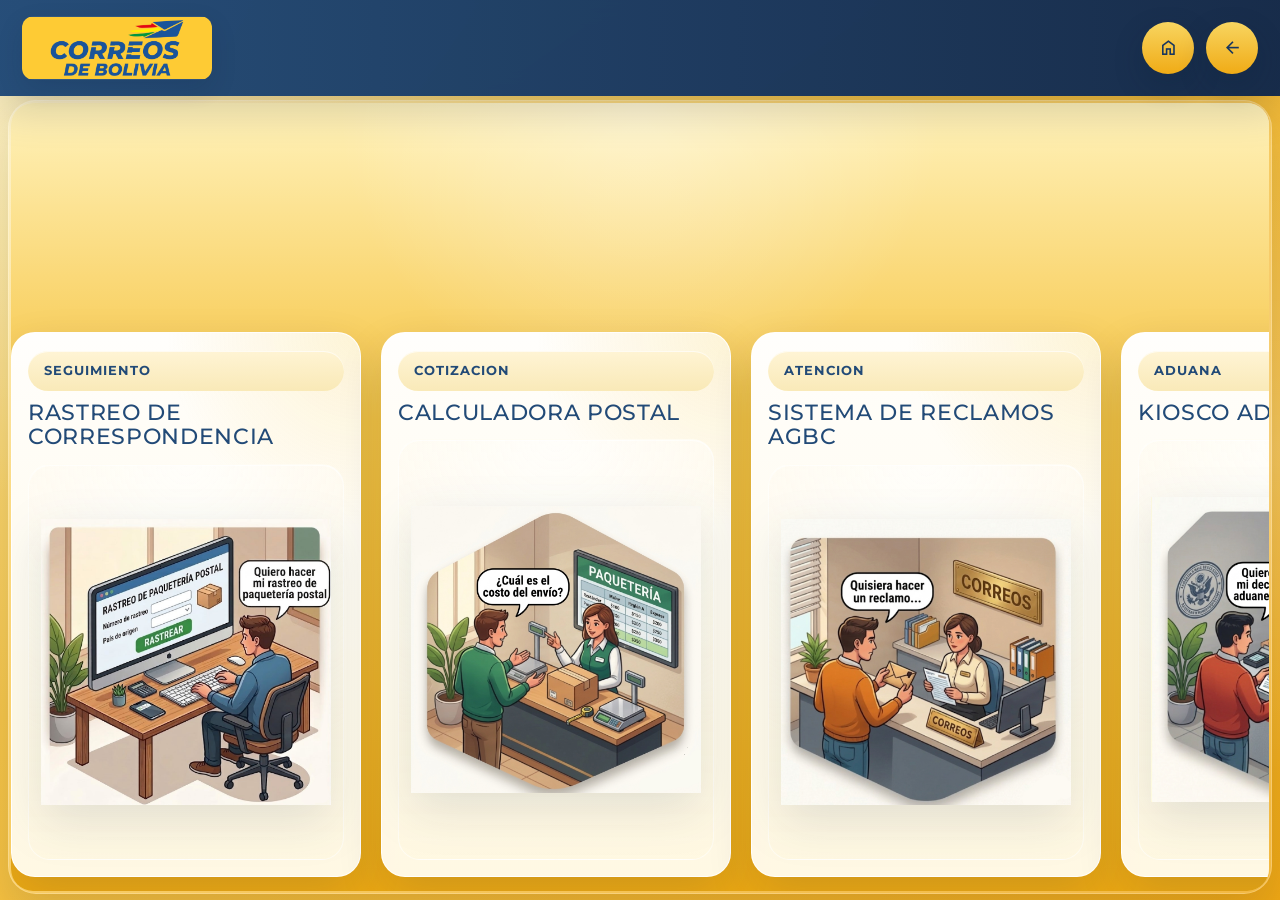
==== index.html @ f6762843 "¨Cambios¨" ====
<!DOCTYPE html>
<html lang="es">

<head>
  <meta charset="UTF-8">
  <meta http-equiv="X-UA-Compatible" content="IE=edge">
  <meta name="viewport" content="width=device-width, initial-scale=1.0">
  <title>KIOSCO AGBC</title>
  <link href="https://fonts.googleapis.com/css2?family=Montserrat:wght@400;500;600;700&display=swap" rel="stylesheet">
  <link href="https://cdn.jsdelivr.net/npm/bootstrap@5.1.3/dist/css/bootstrap.min.css" rel="stylesheet"
    integrity="sha384-1BmE4kWBq78iYhFldvKuhfTAU6auU8T94WrHftjDbrCEXSU1oBoqyl2QvZ6jIW3" crossorigin="anonymous">
  <link rel="stylesheet"
    href="https://fonts.googleapis.com/css2?family=Material+Symbols+Outlined:opsz,wght,FILL,GRAD@24,700,0,0" />
  <link rel="stylesheet" href="style.css">
  <script src="index.js" defer></script>
</head>

<body>
  <header class="page-header">
    <div class="header-brand">
      <img src="correos2.png" alt="Correos de Bolivia" class="brand-logo">
    </div>

    <div class="header-center-title">
      <h1 id="dynamicHeaderTitle"></h1>
    </div>

    <nav class="header-actions">
      <button type="button" class="header-button" id="homeButton" title="Inicio">
        <span class="material-symbols-outlined">home</span>
      </button>
      <button type="button" class="header-button" id="backButton" title="Volver">
        <span class="material-symbols-outlined">arrow_back</span>
      </button>
    </nav>
  </header>

  <main class="main-content">
    <section class="iframe-shell" id="iframeShell">
      <div class="frame-stage" id="frameStage">
        <div class="frame-overlay" id="frameOverlay">
          <strong class="overlay-title" id="overlayTitle">Panel principal</strong>
        </div>
        <div class="service-error-state" id="serviceErrorState" aria-live="polite" hidden>
          <div class="service-error-copy">
            <span id="serviceErrorTitle">Servicio no disponible</span>
            <strong id="serviceErrorMessage">No fue posible cargar este enlace dentro del kiosco.</strong>
            <p id="serviceErrorDetails" class="service-error-details">
              Verifica la conectividad del servidor externo y su compatibilidad con carga embebida.
            </p>
          </div>
          <div class="service-error-actions">
            <button type="button" class="service-error-button" id="serviceRetryButton">Reintentar</button>
            <button type="button" class="service-error-button service-error-button--secondary" id="serviceHomeButton">
              Volver al inicio
            </button>
          </div>
          <div class="loop-wrapper" aria-hidden="true">
            <div class="mountain"></div>
            <div class="hill"></div>
            <div class="tree"></div>
            <div class="tree"></div>
            <div class="tree"></div>
            <div class="rock"></div>
            <div class="truck"></div>
            <div class="wheels"></div>
          </div>
        </div>
        <iframe id="serviceFrame" name="iframe_nacionales" src="index2.html" title="Panel de servicios AGBC"></iframe>
      </div>
    </section>
  </main>

  <div class="external-service-overlay" id="externalServiceOverlay" hidden>
    <div class="external-service-overlay__backdrop"></div>
    <section class="external-service-overlay__panel" role="dialog" aria-modal="true" aria-labelledby="externalServiceTitle">
      <span class="external-service-overlay__eyebrow">Servicio externo</span>
      <h2 id="externalServiceTitle">TrackingBO</h2>
      <p id="externalServiceMessage">
        TrackingBO no permite abrirse dentro del kiosco. Puedes abrirlo en esta misma pestaña para continuar.
      </p>
      <div class="external-service-overlay__actions">
        <button type="button" class="external-service-overlay__button" id="externalServiceConfirm">Abrir aqui</button>
        <button type="button" class="external-service-overlay__button external-service-overlay__button--secondary" id="externalServiceCancel">
          Cancelar
        </button>
      </div>
    </section>
  </div>
</body>

</html>
---- style.css ----
@import url('https://fonts.googleapis.com/css2?family=Montserrat:wght@400;500;600;700;800&display=swap');

:root {
  --brand-dark: #13294b;
  --brand-blue: #224a77;
  --brand-blue-deep: #18365f;
  --brand-yellow: #f6c22f;
  --brand-gold: #f0a513;
  --brand-cream: #fff6d3;
  --brand-white: #ffffff;
  --surface-glass: rgba(255, 255, 255, 0.2);
  --shadow-soft: 0 18px 45px rgba(13, 37, 67, 0.14);
  --shadow-strong: 0 26px 60px rgba(10, 30, 54, 0.2);
  --text-dark: #163257;
  --text-muted: #52647f;
  --radius-xl: 32px;
  --radius-lg: 24px;
  --radius-md: 18px;
  --ease-out: cubic-bezier(0.22, 1, 0.36, 1);
}

* {
  box-sizing: border-box;
}

html,
body {
  margin: 0;
  padding: 0;
  width: 100%;
  height: 100%;
  min-height: 100%;
  font-family: "Montserrat", "Segoe UI", Tahoma, Geneva, Verdana, sans-serif;
  color: var(--text-dark);
  background:
    radial-gradient(circle at top left, rgba(255, 255, 255, 0.44), transparent 32%),
    radial-gradient(circle at right center, rgba(255, 255, 255, 0.22), transparent 24%),
    linear-gradient(145deg, #ffefad 0%, #f7c548 40%, #f0a713 100%);
}

body {
  display: grid;
  grid-template-rows: auto 1fr;
  overflow-x: hidden;
  overflow-y: hidden;
}

.page-header {
  position: sticky;
  top: 0;
  z-index: 30;
  width: 100%;
  padding: 16px 22px;
  display: flex;
  align-items: center;
  
  background: linear-gradient(90deg, rgba(34, 74, 119, 0.98) 0%, rgba(19, 41, 75, 0.98) 100%);
  box-shadow: 0 14px 40px rgba(0, 0, 0, 0.16);
  backdrop-filter: blur(10px);
}

/* Si usas h1 o un div para el título, asegúrate de que tenga este ID o clase */
/* Contenedor del título dinámico */
.header-center-title {
  position: absolute;
  left: 50%;
  top: 50%;
  transform: translate(-50%, -50%); /* Centrado matemático perfecto */
  text-align: center;
  width: auto;
  z-index: 10; /* Asegura que esté por encima del fondo pero debajo de botones si se solapan */
  pointer-events: none; /* Evita que el texto bloquee clics accidentales */
}

/* Estilos para el texto dinámico (H1 o ID) */
#dynamicHeaderTitle,
.header-center-title h1 {
  margin: 0;
  font-family: 'Montserrat', sans-serif; /* Usando la fuente de tu proyecto */
  font-size: 1.8rem;
  font-weight: 700;
  text-transform: uppercase;
  letter-spacing: 0.08em; /* Un poco más de aire para legibilidad */
  
  /* Color amarillo/dorado para resaltar sobre el azul profundo */
  color: #f8d560; 
  
  /* Sombra para darle profundidad y despegarlo del fondo */
  text-shadow: 0 4px 12px rgba(0, 0, 0, 0.5);
  
  white-space: nowrap;
  transition: all 0.3s ease-in-out; /* Para que el cambio de nombre sea suave */
}

/* Ajuste responsivo por si el nombre de la tarjeta es muy largo */
@media (max-width: 768px) {
  #dynamicHeaderTitle,
  .header-center-title h1 {
    font-size: 1.2rem;
    letter-spacing: 0.03em;
  }
}

.header-brand {
  display: flex;
  align-items: center;
  min-width: 0;
  z-index: 31; /* Por encima del título si se llegaran a tocar */
}

.brand-logo {
  display: block;
  width: 190px;
  height: 64px;
  object-fit: contain;
  object-position: left center;
  flex-shrink: 0;
  border-radius: 12px;
  box-shadow: 0 10px 26px rgba(10, 30, 54, 0.14);
  background: rgba(255, 255, 255, 0.06);
}

.brand-text {
  display: flex;
  flex-direction: column;
  justify-content: center;
  gap: 2px;
  min-width: 0;
}

.brand-label {
  display: block;
  font-size: 0.74rem;
  letter-spacing: 0.16em;
  text-transform: uppercase;
  color: rgba(255, 240, 185, 0.88);
  margin: 0;
  line-height: 1.1;
}

.brand-text h1 {
  margin: 0;
  font-size: 1.72rem;
  line-height: 1;
  letter-spacing: 0.02em;
  color: var(--brand-white);
}

.header-actions {
  display: flex;
  gap: 12px;
  margin-left: auto;
  z-index: 31;
}

.header-button {
  display: inline-flex;
  align-items: center;
  justify-content: center;
  padding: 12px;
  border-radius: 999px;
  background: linear-gradient(180deg, #f8d560 0%, #f0ab16 100%);
  color: var(--brand-blue-deep);
  border: none;
  box-shadow: 0 12px 30px rgba(10, 30, 54, 0.24);
  cursor: pointer;
  transition: transform 0.28s var(--ease-out), box-shadow 0.28s var(--ease-out), filter 0.28s ease;
  min-width: 52px;
  min-height: 52px;
}

.header-button .material-symbols-outlined {
  font-size: 1.3rem;
  line-height: 1;
}

.header-button:hover {
  transform: translateY(-3px) scale(1.02);
  box-shadow: 0 16px 34px rgba(10, 30, 54, 0.3);
  filter: brightness(1.02);
}

.header-button:focus-visible,
.service-card:focus-visible {
  outline: 3px solid rgba(255, 248, 219, 0.95);
  outline-offset: 3px;
}

.main-content {
  padding: 4px 8px 6px;
  min-height: 0;
  overflow: hidden;
}

.iframe-shell {
  width: 100%;
  height: 100%;
  min-height: 0;
  padding: 2px;
  border-radius: 28px;
  background: var(--surface-glass);
  border: 1px solid rgba(255, 255, 255, 0.22);
  box-shadow: var(--shadow-soft);
  overflow: hidden;
}

.frame-stage {
  position: relative;
  height: 100%;
  min-height: 100%;
  border-radius: 22px;
  overflow: hidden;
  background: linear-gradient(180deg, rgba(255, 253, 245, 0.7), rgba(255, 239, 181, 0.55));
}

.frame-stage iframe {
  width: 100%;
  height: 100%;
  min-height: 100%;
  border: none;
  background: transparent;
  transition: transform 0.85s var(--ease-out), opacity 0.85s var(--ease-out), filter 0.85s ease;
  will-change: transform, opacity, filter;
}

.frame-stage.has-service-error iframe {
  opacity: 0;
  pointer-events: none;
}

.service-error-state {
  position: absolute;
  inset: 0;
  z-index: 4;
  display: grid;
  place-items: center;
  align-content: center;
  gap: 72px;
  padding: 28px;
  overflow: hidden;
  background:
    radial-gradient(circle at top, rgba(255, 255, 255, 0.2), transparent 34%),
    linear-gradient(180deg, #224a77 0%, #13294b 100%);
  color: var(--brand-white);
  text-align: center;
}

.service-error-state[hidden] {
  display: none;
}

.service-error-copy {
  display: grid;
  gap: 8px;
  color: var(--brand-white);
  text-shadow: 0 6px 18px rgba(0, 0, 0, 0.28);
}

.service-error-copy span {
  color: var(--brand-yellow);
  font-size: clamp(1.6rem, 2vw + 1rem, 3.3rem);
  font-weight: 800;
  letter-spacing: 0.04em;
  text-transform: uppercase;
}

.service-error-copy strong {
  font-size: clamp(1rem, 0.6vw + 0.86rem, 1.45rem);
  font-weight: 600;
}

.service-error-details {
  margin: 0;
  max-width: 760px;
  font-size: 1rem;
  line-height: 1.7;
  color: rgba(255, 244, 216, 0.92);
}

.service-error-actions {
  display: flex;
  flex-wrap: wrap;
  justify-content: center;
  gap: 14px;
}

.service-error-button {
  min-width: 200px;
  min-height: 50px;
  padding: 0 22px;
  border: none;
  border-radius: 999px;
  background: linear-gradient(180deg, #f8d560 0%, #f0ab16 100%);
  color: var(--brand-blue-deep);
  font-size: 0.98rem;
  font-weight: 800;
  cursor: pointer;
  box-shadow: 0 14px 30px rgba(3, 10, 22, 0.24);
}

.service-error-button--secondary {
  background: rgba(255, 255, 255, 0.14);
  color: var(--brand-white);
  border: 1px solid rgba(255, 255, 255, 0.18);
}

.external-service-overlay {
  position: fixed;
  inset: 0;
  z-index: 120;
  display: grid;
  place-items: center;
  padding: 24px;
}

.external-service-overlay[hidden] {
  display: none;
}

.external-service-overlay__backdrop {
  position: absolute;
  inset: 0;
  background: rgba(8, 19, 38, 0.72);
  backdrop-filter: blur(10px);
}

.external-service-overlay__panel {
  position: relative;
  z-index: 1;
  width: min(640px, calc(100vw - 32px));
  padding: 30px 28px;
  border-radius: 28px;
  background:
    radial-gradient(circle at top left, rgba(255, 255, 255, 0.18), transparent 28%),
    linear-gradient(180deg, #224a77 0%, #13294b 100%);
  color: var(--brand-white);
  box-shadow: 0 28px 72px rgba(3, 10, 22, 0.42);
  text-align: center;
}

.external-service-overlay__eyebrow {
  display: inline-block;
  margin-bottom: 10px;
  color: rgba(248, 213, 96, 0.92);
  font-size: 0.8rem;
  font-weight: 700;
  letter-spacing: 0.14em;
  text-transform: uppercase;
}

.external-service-overlay__panel h2 {
  margin: 0 0 12px;
  font-size: clamp(1.8rem, 1vw + 1.4rem, 2.5rem);
}

.external-service-overlay__panel p {
  margin: 0;
  color: rgba(255, 244, 216, 0.92);
  line-height: 1.7;
  font-size: 1rem;
}

.external-service-overlay__actions {
  display: flex;
  flex-wrap: wrap;
  justify-content: center;
  gap: 14px;
  margin-top: 24px;
}

.external-service-overlay__button {
  min-width: 200px;
  min-height: 50px;
  padding: 0 22px;
  border: none;
  border-radius: 999px;
  background: linear-gradient(180deg, #f8d560 0%, #f0ab16 100%);
  color: var(--brand-blue-deep);
  font-size: 1rem;
  font-weight: 800;
  cursor: pointer;
  box-shadow: 0 14px 30px rgba(3, 10, 22, 0.24);
}

.external-service-overlay__button--secondary {
  background: rgba(255, 255, 255, 0.14);
  color: var(--brand-white);
  border: 1px solid rgba(255, 255, 255, 0.18);
}

.loop-wrapper {
  position: relative;
  display: block;
  width: min(1400px, calc(100vw - 190px));
  height: 320px;
  margin: 0 auto;
  overflow: hidden;
  border-bottom: 3px solid var(--brand-yellow);
  color: var(--brand-white);
  transform: scale(1.45);
  transform-origin: center bottom;
}

.mountain {
  position: absolute;
  right: -900px;
  bottom: -20px;
  width: 2px;
  height: 2px;
  box-shadow:
    0 0 0 50px #f6c22f,
    60px 50px 0 70px #f6c22f,
    90px 90px 0 50px #f6c22f,
    250px 250px 0 50px #f6c22f,
    290px 320px 0 50px #f6c22f,
    320px 400px 0 50px #f6c22f;
  transform: rotate(130deg);
  animation: mtn 20s linear infinite;
}

.hill {
  position: absolute;
  right: -900px;
  bottom: -50px;
  width: 400px;
  height: 20px;
  border-radius: 50%;
  box-shadow:
    0 0 0 50px #f0a513,
    -20px 0 0 20px #f0a513,
    -90px 0 0 50px #f0a513,
    250px 0 0 50px #f0a513,
    290px 0 0 50px #f0a513,
    620px 0 0 50px #f0a513;
  animation: hill 4s 2s linear infinite;
}

.tree,
.loop-wrapper .tree:nth-child(4),
.loop-wrapper .tree:nth-child(5) {
  position: absolute;
  bottom: 0;
  width: 35px;
  height: 100px;
  background: url("https://s3-us-west-2.amazonaws.com/s.cdpn.io/130015/tree.svg") no-repeat;
  filter: brightness(0) saturate(100%) invert(77%) sepia(92%) saturate(612%) hue-rotate(346deg) brightness(102%) contrast(93%);
}

.rock {
  position: absolute;
  bottom: -2px;
  width: 2%;
  height: 2%;
  margin-top: -17%;
  border-radius: 20px;
  background: #fff6d3;
}

.truck,
.wheels {
  position: absolute;
  right: 50%;
  bottom: 0;
  width: 85px;
  margin-right: -60px;
  transition: all ease;
}

.truck {
  height: 60px;
  background: url("https://s3-us-west-2.amazonaws.com/s.cdpn.io/130015/truck.svg") no-repeat;
  background-size: contain;
  filter: brightness(0) saturate(100%) invert(77%) sepia(92%) saturate(612%) hue-rotate(346deg) brightness(102%) contrast(93%);
}

.truck:before {
  content: " ";
  position: absolute;
  width: 25px;
  box-shadow:
    -30px 28px 0 1.5px #fff6d3,
    -35px 18px 0 1.5px #fff6d3;
}

.wheels {
  height: 15px;
  margin-bottom: 0;
  background: url("https://s3-us-west-2.amazonaws.com/s.cdpn.io/130015/wheels.svg") no-repeat;
  filter: brightness(0) saturate(100%) invert(16%) sepia(65%) saturate(1311%) hue-rotate(182deg) brightness(89%) contrast(95%);
}

.tree {
  animation: tree 3s 0s linear infinite;
}

.loop-wrapper .tree:nth-child(4) {
  animation: tree2 2s 0.15s linear infinite;
}

.loop-wrapper .tree:nth-child(5) {
  animation: tree3 8s 0.05s linear infinite;
}

.rock {
  animation: rock 4s -0.53s linear infinite;
}

.truck {
  animation: truck 4s 0.08s ease infinite;
}

.wheels {
  animation: truck 4s 0.001s ease infinite;
}

.truck:before {
  animation: wind 1.5s 0s ease infinite;
}

.frame-overlay {
  position: absolute;
  left: 24px;
  right: 24px;
  top: 22px;
  z-index: 3;
  display: flex;
  flex-direction: column;
  gap: 6px;
  padding: 18px 22px;
  border-radius: 22px;
  background: rgba(19, 41, 75, 0.8);
  color: var(--brand-white);
  box-shadow: var(--shadow-soft);
  transform: translateY(-24px);
  opacity: 0;
  pointer-events: none;
  transition: transform 0.55s var(--ease-out), opacity 0.55s ease;
  display: none !important;
}

.frame-overlay.is-hidden {
  opacity: 0;
  transform: translateY(-24px);
}

.overlay-label {
  font-size: 0.72rem;
  letter-spacing: 0.16em;
  text-transform: uppercase;
  color: rgba(255, 239, 181, 0.82);
}

.overlay-title {
  font-size: 1.35rem;
}

.frame-stage.is-service .frame-overlay {
  transform: translateY(0);
  opacity: 1;
  animation: overlayReveal 0.6s var(--ease-out);
}

.frame-stage.is-transitioning iframe {
  opacity: 0.2;
  transform: translateY(70px) scale(0.985);
  filter: blur(9px) saturate(0.85);
}

.frame-stage.is-rebuilding iframe {
  opacity: 0;
  transform: translateY(120px) scale(0.96);
  filter: blur(6px);
}

.tracking-page {
  height: 100%;
  min-height: 100%;
  overflow: hidden;
  background:
    radial-gradient(circle at top center, rgba(255, 255, 255, 0.38), transparent 30%),
    linear-gradient(180deg, #fff2bb 0%, #f6c442 40%, #efaa12 100%);
}

.tracking-main {
  width: 100%;
  height: 184%;
  min-height: 0;
  margin-top: 0px;
  padding: 0;
  display: grid;
  place-items: center;
  position: relative;
  isolation: isolate;
}

.idle-attractor {
  position: absolute;
  inset: 0;
  z-index: 4;
  display: grid;
  place-items: center;
  padding: 0;
  opacity: 0;
  visibility: hidden;
  pointer-events: none;
  transition: opacity 0.45s ease, visibility 0.45s ease;
}

.idle-attractor::before {
  content: "";
  position: absolute;
  inset: 0;
  border-radius: 0;
  background:
    radial-gradient(circle at center, rgba(255, 248, 215, 0.95) 0%, rgba(255, 226, 120, 0.86) 34%, rgba(247, 195, 48, 0.92) 70%, rgba(240, 165, 19, 0.96) 100%);
}

.idle-attractor__halo {
  position: absolute;
  width: min(1500px, 100vw);
  height: min(980px, 88vh);
  border-radius: 50%;
  background:
    radial-gradient(circle, rgba(255, 253, 241, 0.74) 0%, rgba(255, 237, 170, 0.34) 40%, rgba(255, 220, 117, 0) 76%);
  filter: blur(26px);
  animation: idleHaloPulse 3.8s ease-in-out infinite;
}

.idle-attractor__content {
  position: relative;
  z-index: 1;
  display: grid;
  place-items: center;
  width: 100vw;
  min-height: 100vh;
  max-width: none;
  padding: 0;
  border-radius: 0;
  background: transparent;
  border: none;
  box-shadow: none;
  color: var(--brand-white);
  backdrop-filter: none;
  animation: idlePanelFloat 3.4s ease-in-out infinite;
}

.idle-logo-mosaic {
  --logo-size: min(2080px, 116vw);
  position: relative;
  place-self: start center;
  width: var(--logo-size);
  max-width: 100%;
  height: min(100vh, calc(var(--logo-size) / 3.35));
  aspect-ratio: 3.35 / 1;
  display: grid;
  grid-template-columns: repeat(6, 1fr);
  grid-template-rows: repeat(6, 1fr);
  gap: 0;
  margin: -5vh 0 0;
  padding: 0;
  border-radius: 0;
  background: transparent;
  overflow: hidden;
  margin-top: 6%;
}

.idle-logo-mosaic::before {
  content: "";
  position: absolute;
  inset: 2vh 1vw;
  border-radius: 40px;
  background: radial-gradient(circle, rgba(255, 247, 213, 0.28), rgba(255, 242, 192, 0) 72%);
  opacity: 0.34;
  filter: blur(16px);
}

.idle-logo-mosaic__tile {
  position: relative;
  border-radius: 0;
  background-image: url("correos3.png");
  background-repeat: no-repeat;
  background-size: calc(var(--tile-count) * 100%) calc(var(--tile-count) * 100%);
  background-position:
    calc(var(--tile-col) * 100% / (var(--tile-count) - 1))
    calc(var(--tile-row) * 100% / (var(--tile-count) - 1));
  box-shadow: none;
  opacity: 1;
  transform: translate3d(0, 0, 0) scale(1) rotate(0deg);
  filter: saturate(1.04) brightness(1.02);
}

.tracking-main.is-idle .idle-logo-mosaic__tile {
  animation: idleLogoAssembled 4.2s ease-in-out infinite;
}

.tracking-main.is-idle .idle-logo-mosaic.is-animating .idle-logo-mosaic__tile {
  animation: idleLogoScatterAssemble 3.6s cubic-bezier(0.22, 1, 0.36, 1) both;
  animation-delay: var(--tile-delay);
}

.idle-attractor__label,
.idle-attractor__title,
.idle-attractor__text {
  display: none;
}

.tracking-main.is-idle .idle-attractor {
  opacity: 1;
  visibility: visible;
}

.tracking-main.is-idle .idle-attractor__content {
  animation-duration: 4.2s;
}

.tracking-main.is-idle .services-grid {
  animation: none;
  filter: blur(0);
  opacity: 0;
  transform: scale(1);
  visibility: hidden;
}

.tracking-main.is-idle .service-card {
  animation: none;
}

.tracking-main.is-idle .service-card:nth-child(2) {
  animation-delay: 0.2s;
}

.tracking-main.is-idle .service-card:nth-child(3) {
  animation-delay: 0.4s;
}

.tracking-main.is-idle .service-card:nth-child(4) {
  animation-delay: 0.6s;
}

.tracking-main.is-idle .card-front {
  box-shadow: none;
}

.tracking-main.is-idle .card-front::after {
  content: none;
}

.services-grid {
  display: grid;
  grid-template-columns: repeat(4, 350px);
  gap: 20px;
  align-items: stretch;
  width: fit-content;
  max-width: calc(100% - 48px);
  height: auto;
  min-height: 0;
  align-content: center;
  justify-content: center;
  margin: auto;
}

.service-card {
  position: relative;
  perspective: 1600px;
  height: 545px;
  animation: cardRisePro 1.05s cubic-bezier(0.16, 1, 0.3, 1) both;
  cursor: pointer;
  will-change: transform, opacity;
}

.service-card:nth-child(2) {
  animation-delay: 0.08s;
}

.service-card:nth-child(3) {
  animation-delay: 0.16s;
}

.service-card:nth-child(4) {
  animation-delay: 0.24s;
}

.card-inner {
  position: relative;
  width: 100%;
  height: 100%;
  transform-style: preserve-3d;
  transition: transform 0.85s var(--ease-out);
}

.service-card.flipped .card-inner {
  transform: rotateY(180deg);
}

.card-face {
  position: absolute;
  inset: 0;
  display: grid;
  grid-template-rows: auto 1fr;
  align-items: stretch;
  backface-visibility: hidden;
  overflow: hidden;
  border-radius: 24px;
  padding: 18px 16px 16px;
  box-shadow: var(--shadow-soft);
}

.card-front {
  gap: 14px;
  background:
    radial-gradient(circle at top right, rgba(246, 194, 47, 0.18), transparent 30%),
    linear-gradient(180deg, rgba(255, 255, 255, 0.98), rgba(255, 249, 232, 0.98));
  border: 1px solid rgba(255, 255, 255, 0.92);
  transform: translateY(0);
  transition: transform 0.5s var(--ease-out), box-shadow 0.5s var(--ease-out), filter 0.5s ease;
}

.service-card:hover .card-front {
  transform: translateY(-10px) scale(1.01);
  box-shadow: var(--shadow-strong);
  filter: saturate(1.02);
}

.card-back {
  grid-template-rows: 1fr;
  place-items: center;
  transform: rotateY(180deg);
  background:
    radial-gradient(circle at top, rgba(255, 255, 255, 0.24), transparent 36%),
    linear-gradient(180deg, #214977 0%, #13294b 100%);
  color: var(--brand-white);
}

.card-top {
  display: grid;
  gap: 10px;
  align-content: start;
}

.card-tag {
  display: inline-flex;
  align-self: flex-start;
  padding: 10px 16px;
  border-radius: 999px;
  background: linear-gradient(180deg, rgba(255, 244, 211, 0.95), rgba(249, 232, 179, 0.92));
  color: var(--brand-blue);
  font-size: 0.82rem;
  font-weight: 700;
  letter-spacing: 0.08em;
  text-transform: uppercase;
  box-shadow: inset 0 1px 0 rgba(255, 255, 255, 0.7);
}

.card-title {
  margin: 0;
  font-size: 1.38rem;
  line-height: 1.12;
  color: var(--brand-blue);
  text-transform: uppercase;
  letter-spacing: 0.03em;
}

.service-description {
  display: none;
}

.service-media {
  display: grid;
  place-items: center;
  height: 100%;
  min-height: 0;
  padding: 12px;
  border-radius: 22px;
  background:
    radial-gradient(circle at top, rgba(255, 255, 255, 0.68), rgba(255, 248, 225, 0.42) 72%),
    linear-gradient(180deg, rgba(255, 250, 238, 0.7), rgba(255, 247, 223, 0.5));
  border: 1px solid rgba(255, 255, 255, 0.55);
  box-shadow: inset 0 1px 0 rgba(255, 255, 255, 0.6);
}

.service-image {
  width: min(100%, 340px);
  max-height: 390px;
  height: auto;
  display: block;
  object-fit: contain;
  filter: drop-shadow(0 16px 24px rgba(20, 49, 86, 0.12));
  transform: none;
  transition: transform 0.45s var(--ease-out);
}

.service-card:hover .service-image {
  transform: scale(1.04);
}

.back-content {
  display: flex;
  flex-direction: column;
  align-items: center;
  justify-content: center;
  gap: 18px;
  text-align: center;
  height: 100%;
  width: 100%;
  max-width: 260px;
  margin: 0 auto;
}

.qr-image {
  width: min(220px, 100%);
  aspect-ratio: 1 / 1;
  padding: 10px;
  border-radius: 26px;
  background: rgba(255, 255, 255, 0.96);
  box-shadow: 0 18px 40px rgba(4, 14, 27, 0.28);
}

.back-text p {
  margin: 0;
  font-size: 0.98rem;
  font-weight: 700;
}

.back-text span {
  display: inline-block;
  margin-top: 8px;
  font-size: 0.92rem;
  color: rgba(255, 241, 197, 0.88);
}

.service-panel-page {
  height: 100%;
  min-height: 100%;
  margin: 0;
  background:
    linear-gradient(180deg, rgba(27, 53, 108, 0.98), rgba(38, 60, 145, 0.96)),
    radial-gradient(circle at top, rgba(255, 255, 255, 0.12), transparent 34%);
  overflow: hidden;
}

.service-panel-page--light {
  background:
    linear-gradient(180deg, rgba(255, 255, 255, 0.98), rgba(246, 248, 252, 0.98)),
    linear-gradient(180deg, #dfe6f4 0%, #ffffff 100%);
}

.service-panel {
  min-height: 100%;
  padding: 28px 34px 32px;
  color: var(--brand-white);
}

.service-panel--form {
  color: var(--brand-dark);
}

.service-panel-banner {
  display: flex;
  align-items: center;
  min-height: 64px;
  margin-bottom: 18px;
  padding: 0 22px;
  border-radius: 24px;
  background: rgba(22, 47, 91, 0.8);
  box-shadow: 0 14px 36px rgba(6, 20, 52, 0.16);
}

.service-panel-banner span {
  font-size: 1.1rem;
  font-weight: 800;
}

.claims-panel {
  max-width: 860px;
  margin: 26px auto 0;
  padding: 0 10px;
}

.claims-panel h2 {
  margin: 0 0 18px;
  text-align: center;
  color: #304b91;
  font-size: clamp(2rem, 1.2vw + 1.4rem, 3rem);
}

.claims-form-grid {
  display: grid;
  grid-template-columns: repeat(2, minmax(280px, 1fr));
  gap: 18px 28px;
}

.claims-field {
  display: grid;
  gap: 8px;
}

.claims-field span {
  color: #1b2e5f;
  font-size: 0.98rem;
}

.claims-field input,
.claims-field textarea {
  width: 100%;
  border: 1px solid #c8d2e6;
  border-radius: 6px;
  background: #ffffff;
  color: #30425c;
  font-size: 1rem;
  padding: 13px 14px;
}

.claims-field input::placeholder,
.claims-field textarea::placeholder {
  color: #91a0ba;
}

.claims-field--tall {
  grid-row: span 2;
}

.claims-field--tall textarea {
  min-height: 134px;
  resize: vertical;
}

.claims-panel-actions {
  display: flex;
  justify-content: flex-end;
  margin-top: 22px;
}

.claims-submit-button {
  min-width: 320px;
  border-radius: 8px;
  background: linear-gradient(90deg, #4b5b98 0%, #c6aa4e 100%);
  color: var(--brand-white);
}

.service-panel-header {
  display: flex;
  flex-direction: column;
  gap: 10px;
  margin-bottom: 24px;
  padding: 22px 24px;
  border-radius: 24px;
  background: rgba(17, 36, 79, 0.42);
  border: 1px solid rgba(255, 255, 255, 0.08);
  box-shadow: 0 18px 48px rgba(6, 20, 52, 0.18);
}

.service-panel-kicker {
  font-size: 0.78rem;
  letter-spacing: 0.14em;
  text-transform: uppercase;
  color: rgba(246, 194, 47, 0.92);
  font-weight: 700;
}

.service-panel-header h2,
.service-panel-copy h3 {
  margin: 0;
}

.service-panel-header h2 {
  font-size: clamp(2rem, 1vw + 1.6rem, 2.7rem);
}

.service-panel-header p,
.service-panel-copy p,
.service-panel-list {
  margin: 0;
  line-height: 1.65;
  color: rgba(240, 244, 255, 0.92);
}

.service-panel-body {
  display: grid;
  grid-template-columns: minmax(300px, 0.95fr) minmax(360px, 1.05fr);
  gap: 28px;
  align-items: center;
  min-height: calc(100vh - 240px);
}

.service-panel-body--tracking {
  grid-template-columns: minmax(0, 1.5fr) minmax(360px, 430px);
  gap: 26px;
}

.service-panel-copy,
.service-panel-visual {
  min-height: 0;
}

.service-panel-copy {
  display: grid;
  gap: 18px;
}

.service-panel-copy h3 {
  font-size: 1.5rem;
}

.service-panel-list {
  padding-left: 20px;
}

.tracking-launch-button {
  justify-self: start;
  padding: 14px 22px;
  border: none;
  border-radius: 999px;
  background: linear-gradient(180deg, #f8d560 0%, #f0ab16 100%);
  color: var(--brand-blue-deep);
  font-size: 1rem;
  font-weight: 800;
  cursor: pointer;
  box-shadow: 0 16px 34px rgba(7, 21, 52, 0.22);
}

.tracking-stage {
  position: relative;
  min-height: 100%;
  border-radius: 30px;
  overflow: hidden;
  background:
    radial-gradient(circle at top left, rgba(255, 255, 255, 0.18), transparent 24%),
    linear-gradient(135deg, rgba(129, 220, 255, 0.4) 0%, rgba(55, 105, 180, 0.18) 28%, rgba(31, 58, 132, 0.14) 100%);
  border: 1px solid rgba(255, 255, 255, 0.18);
  box-shadow: 0 20px 54px rgba(7, 21, 52, 0.18);
}

.tracking-stage::before {
  content: "";
  position: absolute;
  inset: 0;
  background:
    linear-gradient(120deg, rgba(133, 225, 255, 0.2), transparent 28%),
    radial-gradient(circle at right center, rgba(255, 255, 255, 0.12), transparent 26%);
}

.tracking-stage-art {
  position: relative;
  z-index: 1;
  display: grid;
  grid-template-columns: minmax(320px, 1fr) minmax(220px, 0.55fr);
  gap: 24px;
  align-items: center;
  min-height: 100%;
  padding: 18px 24px 24px;
}

.tracking-stage-image {
  display: grid;
  place-items: center;
  min-height: 480px;
  border-radius: 28px;
  background:
    linear-gradient(135deg, rgba(255, 255, 255, 0.14), rgba(255, 255, 255, 0.04)),
    linear-gradient(180deg, rgba(21, 63, 130, 0.24), rgba(21, 44, 105, 0.06));
  backdrop-filter: blur(2px);
}

.tracking-stage-image .service-panel-image {
  width: min(100%, 560px);
  max-height: 520px;
}

.tracking-stage-copy {
  display: grid;
  gap: 14px;
  align-content: center;
}

.tracking-stage-copy h2 {
  margin: 0;
  font-size: clamp(2.2rem, 2vw + 1rem, 3.4rem);
  color: rgba(246, 194, 47, 0.96);
  font-weight: 300;
}

.tracking-stage-copy p {
  margin: 0;
  color: rgba(245, 247, 255, 0.92);
  line-height: 1.6;
  font-size: 1.04rem;
}

.tracking-widget {
  display: grid;
  grid-template-rows: auto 1fr auto;
  min-height: 100%;
  padding: 26px 28px 24px;
  border-radius: 26px;
  background: rgba(36, 48, 64, 0.94);
  border: 1px solid rgba(255, 255, 255, 0.08);
  box-shadow: 0 22px 56px rgba(7, 21, 52, 0.22);
}

.tracking-widget-header h3 {
  margin: 0;
  font-size: 1.1rem;
  text-align: center;
}

.tracking-widget-header span {
  display: block;
  width: 100%;
  height: 2px;
  margin-top: 14px;
  background: linear-gradient(90deg, rgba(59, 116, 255, 0.9), rgba(59, 116, 255, 0.25));
}

.tracking-widget-body {
  display: grid;
  gap: 18px;
  padding-top: 20px;
}

.tracking-field {
  display: grid;
  gap: 8px;
}

.tracking-field span {
  font-size: 0.98rem;
  font-weight: 700;
  color: rgba(255, 255, 255, 0.96);
}

.tracking-field input {
  width: 100%;
  padding: 14px 16px;
  border-radius: 8px;
  border: 1px solid rgba(255, 255, 255, 0.34);
  background: rgba(34, 45, 58, 0.84);
  color: var(--brand-white);
  font-size: 1rem;
}

.tracking-field input::placeholder {
  color: rgba(222, 228, 240, 0.68);
}

.tracking-widget-actions {
  padding-top: 6px;
}

.tracking-widget-actions .tracking-launch-button {
  width: 100%;
  justify-self: stretch;
  border-radius: 10px;
  background: linear-gradient(180deg, #3367f7 0%, #1f4fd1 100%);
  color: var(--brand-white);
}

.tracking-widget-note {
  margin: 0;
  font-size: 0.9rem;
  line-height: 1.5;
  color: rgba(235, 239, 248, 0.86);
}

.tracking-widget-footer {
  display: grid;
  justify-items: center;
  gap: 12px;
  padding-top: 16px;
}

.tracking-widget-footer span {
  text-align: center;
  line-height: 1.45;
  color: rgba(255, 244, 216, 0.92);
}

.service-panel-visual {
  display: grid;
  grid-template-columns: minmax(260px, 1fr) 240px;
  gap: 22px;
  align-items: center;
}

.service-panel-card,
.service-panel-qr {
  border-radius: 28px;
  background: rgba(255, 255, 255, 0.08);
  border: 1px solid rgba(255, 255, 255, 0.12);
  box-shadow: 0 18px 44px rgba(6, 20, 52, 0.18);
}

.service-panel-card {
  min-height: 360px;
  display: grid;
  place-items: center;
  padding: 18px;
}

.service-panel-image {
  width: min(100%, 420px);
  max-height: 360px;
  object-fit: contain;
  display: block;
}

.service-panel-qr {
  min-height: 360px;
  display: grid;
  place-items: center;
  gap: 16px;
  padding: 20px;
  text-align: center;
}

.service-panel-qr-image {
  width: min(100%, 190px);
  aspect-ratio: 1 / 1;
  padding: 10px;
  border-radius: 24px;
  background: rgba(255, 255, 255, 0.98);
}

.service-panel-qr span {
  color: rgba(255, 244, 216, 0.92);
  line-height: 1.5;
  font-size: 0.95rem;
}

.intro-animate .service-card {
  animation-play-state: running;
}

.rebuild-sequence .service-card {
  animation: rebuildCardPro 1.05s cubic-bezier(0.16, 1, 0.3, 1) both;
}

.rebuild-sequence .service-card:nth-child(2) {
  animation-delay: 0.08s;
}

.rebuild-sequence .service-card:nth-child(3) {
  animation-delay: 0.16s;
}

.rebuild-sequence .service-card:nth-child(4) {
  animation-delay: 0.24s;
}

@keyframes tree {
  0% {
    transform: translate(1350px);
  }

  100% {
    transform: translate(-50px);
  }
}

@keyframes tree2 {
  0% {
    transform: translate(650px);
  }

  100% {
    transform: translate(-50px);
  }
}

@keyframes tree3 {
  0% {
    transform: translate(2750px);
  }

  100% {
    transform: translate(-50px);
  }
}

@keyframes rock {
  0% {
    right: -200px;
  }

  100% {
    right: 2000px;
  }
}

@keyframes truck {
  6% {
    transform: translateY(0);
  }

  7% {
    transform: translateY(-6px);
  }

  9%,
  11% {
    transform: translateY(0);
  }

  10% {
    transform: translateY(-1px);
  }
}

@keyframes wind {
  50% {
    transform: translateY(3px);
  }
}

@keyframes mtn {
  100% {
    transform: translateX(-2000px) rotate(130deg);
  }
}

@keyframes hill {
  100% {
    transform: translateX(-2000px);
  }
}

@keyframes cardRisePro {
  0% {
    opacity: 0;
    transform: translateY(85px) scale(0.93) rotateX(6deg);
    filter: blur(6px);
  }

  60% {
    opacity: 1;
    filter: blur(0);
  }

  100% {
    opacity: 1;
    transform: translateY(0) scale(1) rotateX(0);
    filter: blur(0);
  }
}

@keyframes idleHaloPulse {
  0%,
  100% {
    transform: scale(0.94);
    opacity: 0.72;
  }

  50% {
    transform: scale(1.04);
    opacity: 1;
  }
}

@keyframes idlePanelFloat {
  0%,
  100% {
    transform: translateY(0);
  }

  50% {
    transform: translateY(-10px);
  }
}

@keyframes idleLogoAssembled {
  0%,
  100% {
    transform: translate3d(0, 0, 0) scale(1);
    filter: brightness(1) saturate(1);
  }

  50% {
    transform: translate3d(0, -2px, 0) scale(1.01);
    filter: brightness(1.03) saturate(1.04);
  }
}

@keyframes idleLogoScatterAssemble {
  0% {
    opacity: 0;
    transform: translate3d(var(--tile-offset-x), var(--tile-offset-y), 0) scale(0.2) rotate(var(--tile-rotation));
    filter: blur(10px) brightness(1.14) saturate(1.2);
  }

  34% {
    opacity: 1;
    transform: translate3d(0, 0, 0) scale(1.06) rotate(0deg);
    filter: blur(0) brightness(1.08) saturate(1.08);
  }

  64% {
    opacity: 1;
    transform: translate3d(0, 0, 0) scale(1) rotate(0deg);
    filter: blur(0) brightness(1) saturate(1);
  }

  100% {
    opacity: 0;
    transform: translate3d(calc(var(--tile-offset-x) * -0.86), calc(var(--tile-offset-y) * -0.86), 0) scale(0.16) rotate(calc(var(--tile-rotation) * -1));
    filter: blur(11px) brightness(1.08) saturate(0.88);
  }
}

@keyframes idleGridFloat {
  0%,
  100% {
    transform: translateY(0);
  }

  50% {
    transform: translateY(8px);
  }
}

@keyframes idleCardDrift {
  0%,
  100% {
    transform: translateY(0) scale(1);
  }

  50% {
    transform: translateY(-10px) scale(1.012);
  }
}

@keyframes idleShine {
  0% {
    transform: translateX(-135%);
    opacity: 0;
  }

  20% {
    opacity: 1;
  }

  55% {
    transform: translateX(135%);
    opacity: 0.92;
  }

  100% {
    transform: translateX(135%);
    opacity: 0;
  }
}

@keyframes rebuildCardPro {
  0% {
    opacity: 0;
    transform: translateY(110px) scale(0.9) rotateX(8deg);
    filter: blur(8px);
  }

  65% {
    opacity: 1;
    filter: blur(1px);
  }

  100% {
    opacity: 1;
    transform: translateY(0) scale(1) rotateX(0);
    filter: blur(0);
  }
}

@keyframes overlayReveal {
  0% {
    opacity: 0;
    transform: translateY(-18px) scale(0.98);
  }

  100% {
    opacity: 1;
    transform: translateY(0) scale(1);
  }
}

@media (prefers-reduced-motion: reduce) {
  * {
    animation-duration: 0.001ms !important;
    animation-iteration-count: 1 !important;
    transition-duration: 0.001ms !important;
  }
}

@media (max-width: 1100px) {
  .services-grid {
    grid-template-columns: repeat(2, minmax(280px, 350px));
    width: fit-content;
    max-width: calc(100% - 32px);
    height: auto;
  }

  .service-card {
    height: 540px;
  }
}

@media (max-width: 820px) {
  .page-header {
    flex-wrap: wrap;
  }

  .main-content {
    padding: 10px;
  }

  .iframe-shell {
    height: calc(100vh - 90px);
    min-height: calc(100vh - 90px);
  }

  .services-grid {
    grid-template-columns: 1fr;
    width: min(100%, 360px);
    max-width: calc(100% - 20px);
    height: auto;
  }

  .service-card,
  .card-inner {
    min-height: 480px;
  }

  .tracking-page {
    overflow: auto;
  }

  .tracking-main {
    height: auto;
    min-height: 100%;
  }

  .idle-attractor {
    padding: 0;
  }

  .idle-attractor__content {
    width: 100vw;
    min-height: 100vh;
    padding: 0;
  }

  .idle-logo-mosaic {
    --logo-size: min(122vw, 1500px);
    height: min(100vh, calc(var(--logo-size) / 3.35));
    gap: 0;
    padding: 0;
    margin: -3vh 0 0;
  }

  .service-panel {
    padding: 18px;
  }

  .service-panel-body,
  .service-panel-visual {
    grid-template-columns: 1fr;
    min-height: auto;
  }

  .service-panel-body--tracking,
  .tracking-stage-art {
    grid-template-columns: 1fr;
  }

  .tracking-stage-image {
    min-height: 320px;
  }

  .claims-form-grid {
    grid-template-columns: 1fr;
  }

  .claims-field--tall {
    grid-row: auto;
  }

  .claims-panel-actions {
    justify-content: stretch;
  }

  .claims-submit-button {
    width: 100%;
    min-width: 0;
  }

  .service-error-state {
    gap: 42px;
  }

  .loop-wrapper {
    width: min(620px, calc(100vw - 80px));
    height: 280px;
    transform: scale(1.18);
  }
}

@media (max-width: 580px) {
  .page-header {
    padding: 16px;
  }

  .header-brand {
    gap: 14px;
  }

  .brand-logo {
    height: 52px;
  }

  .brand-text h1 {
    font-size: 1.45rem;
  }

  .card-face {
    padding: 20px;
  }

  .frame-overlay {
    left: 14px;
    right: 14px;
    top: 14px;
    padding: 16px 18px;
  }

  .overlay-title {
    font-size: 1.08rem;
  }

  .idle-logo-mosaic {
    --logo-size: min(132vw, 920px);
    height: min(100vh, calc(var(--logo-size) / 3.35));
    gap: 0;
    padding: 0;
    margin: -1vh 0 0;
  }

  .idle-logo-mosaic__tile {
    border-radius: 0;
  }

  .service-error-state {
    gap: 28px;
    padding: 20px;
  }

  .loop-wrapper {
    width: min(460px, calc(100vw - 48px));
    height: 250px;
    transform: scale(1);
  }
}
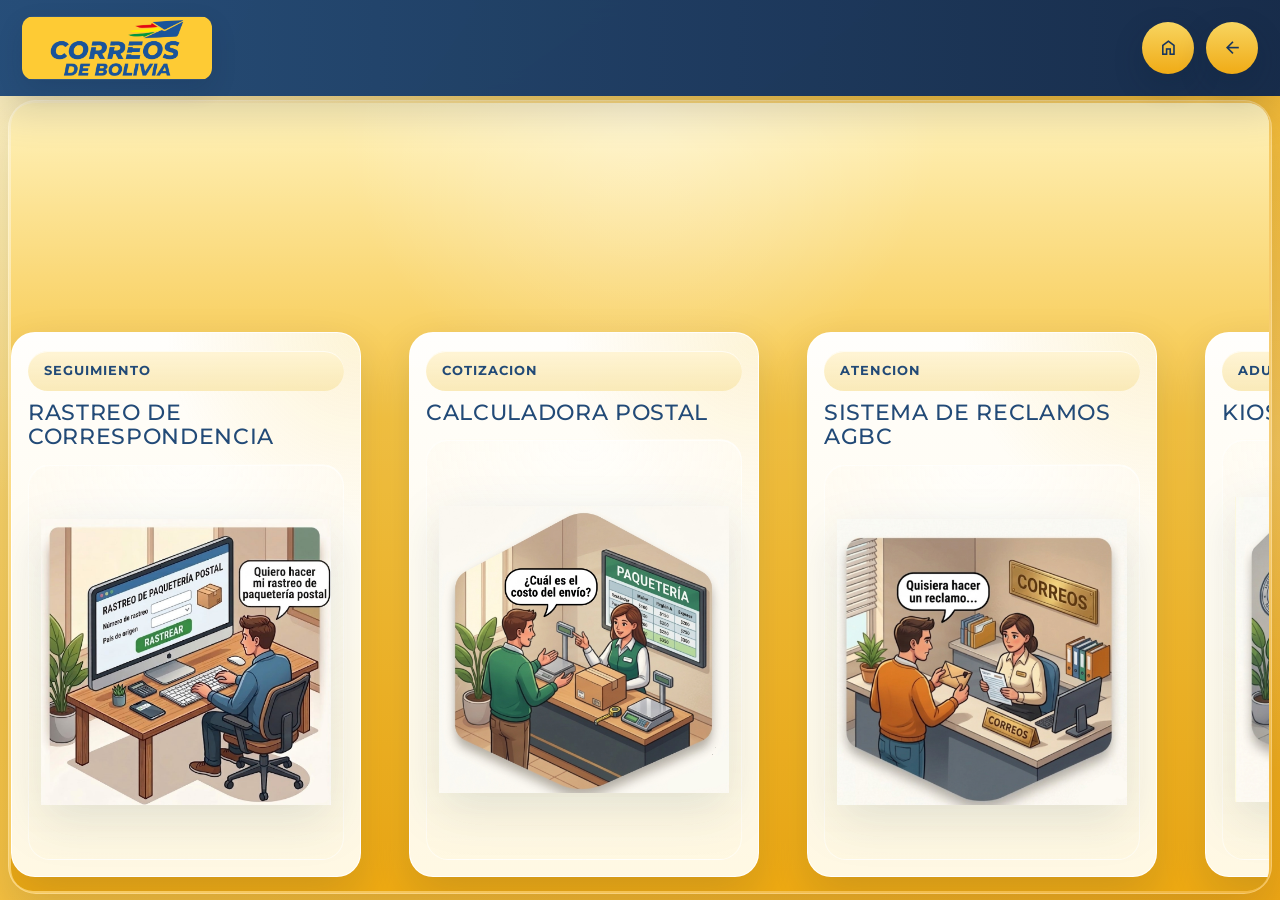
==== commit 39b8c1f9: "cambios finales talvez" ====
--- a/index.html
+++ b/index.html
@@ -42,22 +42,9 @@
           <strong class="overlay-title" id="overlayTitle">Panel principal</strong>
         </div>
         <div class="service-error-state" id="serviceErrorState" aria-live="polite" hidden>
-          <div class="service-error-copy">
-            <span id="serviceErrorTitle">Servicio no disponible</span>
-            <strong id="serviceErrorMessage">No fue posible cargar este enlace dentro del kiosco.</strong>
-            <p id="serviceErrorDetails" class="service-error-details">
-              Verifica la conectividad del servidor externo y su compatibilidad con carga embebida.
-            </p>
-          </div>
-          <div class="service-error-actions">
-            <button type="button" class="service-error-button" id="serviceRetryButton">Reintentar</button>
-            <button type="button" class="service-error-button service-error-button--secondary" id="serviceHomeButton">
-              Volver al inicio
-            </button>
-          </div>
-          <div class="loop-wrapper" aria-hidden="true">
-            <div class="mountain"></div>
-            <div class="hill"></div>
+        <div class="loop-wrapper" aria-hidden="true">
+          <div class="mountain"></div>
+          <div class="hill"></div>
             <div class="tree"></div>
             <div class="tree"></div>
             <div class="tree"></div>
@@ -71,18 +58,32 @@
     </section>
   </main>
 
-  <div class="external-service-overlay" id="externalServiceOverlay" hidden>
+  <div class="external-service-overlay external-service-overlay--modal" id="externalServiceOverlay" hidden>
     <div class="external-service-overlay__backdrop"></div>
     <section class="external-service-overlay__panel" role="dialog" aria-modal="true" aria-labelledby="externalServiceTitle">
-      <span class="external-service-overlay__eyebrow">Servicio externo</span>
-      <h2 id="externalServiceTitle">TrackingBO</h2>
-      <p id="externalServiceMessage">
-        TrackingBO no permite abrirse dentro del kiosco. Puedes abrirlo en esta misma pestaña para continuar.
-      </p>
+      <div class="external-service-overlay__header">
+        <div>
+          <span class="external-service-overlay__eyebrow">Servicio embebido</span>
+          <h2 id="externalServiceTitle">TrackingBO</h2>
+          <p id="externalServiceMessage">
+            Rastreo de correspondencia abierto dentro del kiosco.
+          </p>
+        </div>
+        <button type="button" class="external-service-overlay__icon-button" id="externalServiceClose" title="Cerrar">
+          <span class="material-symbols-outlined">close</span>
+        </button>
+      </div>
+      <div class="external-service-overlay__frame-shell">
+        <iframe
+          id="externalServiceFrame"
+          title="TrackingBO"
+          loading="lazy"
+          referrerpolicy="strict-origin-when-cross-origin"></iframe>
+      </div>
       <div class="external-service-overlay__actions">
-        <button type="button" class="external-service-overlay__button" id="externalServiceConfirm">Abrir aqui</button>
+        <button type="button" class="external-service-overlay__button" id="externalServiceConfirm">Recargar</button>
         <button type="button" class="external-service-overlay__button external-service-overlay__button--secondary" id="externalServiceCancel">
-          Cancelar
+          Cerrar
         </button>
       </div>
     </section>
--- a/style.css
+++ b/style.css
@@ -17,6 +17,9 @@
   --radius-lg: 24px;
   --radius-md: 18px;
   --ease-out: cubic-bezier(0.22, 1, 0.36, 1);
+  --sky-accent: hsl(49 92% 64%);
+  --sky-deep: hsl(212 64% 32%);
+  --sky-glow: rgba(255, 243, 187, 0.42);
 }
 
 * {
@@ -57,6 +60,10 @@
   background: linear-gradient(90deg, rgba(34, 74, 119, 0.98) 0%, rgba(19, 41, 75, 0.98) 100%);
   box-shadow: 0 14px 40px rgba(0, 0, 0, 0.16);
   backdrop-filter: blur(10px);
+}
+
+.page-header {
+  animation: headerSlideReveal 0.95s cubic-bezier(0.16, 1, 0.3, 1) both;
 }
 
 /* Si usas h1 o un div para el título, asegúrate de que tenga este ID o clase */
@@ -153,6 +160,14 @@
   z-index: 31;
 }
 
+.header-brand {
+  animation: headerContentRise 0.9s cubic-bezier(0.22, 1, 0.36, 1) 0.1s both;
+}
+
+.header-actions {
+  animation: headerContentRise 0.9s cubic-bezier(0.22, 1, 0.36, 1) 0.18s both;
+}
+
 .header-button {
   display: inline-flex;
   align-items: center;
@@ -239,69 +254,15 @@
   padding: 28px;
   overflow: hidden;
   background:
-    radial-gradient(circle at top, rgba(255, 255, 255, 0.2), transparent 34%),
-    linear-gradient(180deg, #224a77 0%, #13294b 100%);
+    radial-gradient(circle at top, var(--sky-glow), transparent 34%),
+    linear-gradient(180deg, var(--sky-accent) 0%, var(--sky-deep) 100%);
   color: var(--brand-white);
   text-align: center;
+  transition: background 1.2s ease;
 }
 
 .service-error-state[hidden] {
   display: none;
-}
-
-.service-error-copy {
-  display: grid;
-  gap: 8px;
-  color: var(--brand-white);
-  text-shadow: 0 6px 18px rgba(0, 0, 0, 0.28);
-}
-
-.service-error-copy span {
-  color: var(--brand-yellow);
-  font-size: clamp(1.6rem, 2vw + 1rem, 3.3rem);
-  font-weight: 800;
-  letter-spacing: 0.04em;
-  text-transform: uppercase;
-}
-
-.service-error-copy strong {
-  font-size: clamp(1rem, 0.6vw + 0.86rem, 1.45rem);
-  font-weight: 600;
-}
-
-.service-error-details {
-  margin: 0;
-  max-width: 760px;
-  font-size: 1rem;
-  line-height: 1.7;
-  color: rgba(255, 244, 216, 0.92);
-}
-
-.service-error-actions {
-  display: flex;
-  flex-wrap: wrap;
-  justify-content: center;
-  gap: 14px;
-}
-
-.service-error-button {
-  min-width: 200px;
-  min-height: 50px;
-  padding: 0 22px;
-  border: none;
-  border-radius: 999px;
-  background: linear-gradient(180deg, #f8d560 0%, #f0ab16 100%);
-  color: var(--brand-blue-deep);
-  font-size: 0.98rem;
-  font-weight: 800;
-  cursor: pointer;
-  box-shadow: 0 14px 30px rgba(3, 10, 22, 0.24);
-}
-
-.service-error-button--secondary {
-  background: rgba(255, 255, 255, 0.14);
-  color: var(--brand-white);
-  border: 1px solid rgba(255, 255, 255, 0.18);
 }
 
 .external-service-overlay {
@@ -338,6 +299,23 @@
   text-align: center;
 }
 
+.external-service-overlay--modal .external-service-overlay__panel {
+  width: min(1280px, calc(100vw - 36px));
+  min-height: min(760px, calc(100vh - 36px));
+  padding: 24px;
+  display: grid;
+  grid-template-rows: auto minmax(0, 1fr) auto;
+  gap: 18px;
+  text-align: left;
+}
+
+.external-service-overlay__header {
+  display: flex;
+  align-items: flex-start;
+  justify-content: space-between;
+  gap: 16px;
+}
+
 .external-service-overlay__eyebrow {
   display: inline-block;
   margin-bottom: 10px;
@@ -358,6 +336,38 @@
   color: rgba(255, 244, 216, 0.92);
   line-height: 1.7;
   font-size: 1rem;
+}
+
+.external-service-overlay__icon-button {
+  display: inline-flex;
+  align-items: center;
+  justify-content: center;
+  width: 48px;
+  height: 48px;
+  border: 1px solid rgba(255, 255, 255, 0.18);
+  border-radius: 14px;
+  background: rgba(255, 255, 255, 0.08);
+  color: var(--brand-white);
+  cursor: pointer;
+  flex-shrink: 0;
+}
+
+.external-service-overlay__frame-shell {
+  min-height: 0;
+  border-radius: 22px;
+  overflow: hidden;
+  background: rgba(255, 255, 255, 0.09);
+  border: 1px solid rgba(255, 255, 255, 0.12);
+  box-shadow: inset 0 1px 0 rgba(255, 255, 255, 0.05);
+}
+
+.external-service-overlay__frame-shell iframe {
+  display: block;
+  width: 100%;
+  height: 100%;
+  min-height: 58vh;
+  border: none;
+  background: #ffffff;
 }
 
 .external-service-overlay__actions {
@@ -386,6 +396,11 @@
   background: rgba(255, 255, 255, 0.14);
   color: var(--brand-white);
   border: 1px solid rgba(255, 255, 255, 0.18);
+}
+
+.external-service-overlay--modal .external-service-overlay__actions {
+  justify-content: flex-end;
+  margin-top: 0;
 }
 
 .loop-wrapper {
@@ -677,7 +692,7 @@
 .idle-logo-mosaic__tile {
   position: relative;
   border-radius: 0;
-  background-image: url("correos3.png");
+  background-image: url("Correos3.png");
   background-repeat: no-repeat;
   background-size: calc(var(--tile-count) * 100%) calc(var(--tile-count) * 100%);
   background-position:
@@ -748,7 +763,7 @@
 .services-grid {
   display: grid;
   grid-template-columns: repeat(4, 350px);
-  gap: 20px;
+  gap: 48px;
   align-items: stretch;
   width: fit-content;
   max-width: calc(100% - 48px);
@@ -757,27 +772,42 @@
   align-content: center;
   justify-content: center;
   margin: auto;
+  animation: servicesGridLift 1s cubic-bezier(0.22, 1, 0.36, 1) 0.22s both;
 }
 
 .service-card {
   position: relative;
   perspective: 1600px;
   height: 545px;
-  animation: cardRisePro 1.05s cubic-bezier(0.16, 1, 0.3, 1) both;
+  animation: cardDropPairA 0.95s cubic-bezier(0.16, 1, 0.3, 1) both;
   cursor: pointer;
   will-change: transform, opacity;
 }
 
+.service-card:nth-child(1),
 .service-card:nth-child(2) {
+  animation-name: cardDropPairA;
+}
+
+.service-card:nth-child(1) {
   animation-delay: 0.08s;
 }
 
+.service-card:nth-child(2) {
+  animation-delay: 0.18s;
+}
+
+.service-card:nth-child(3),
+.service-card:nth-child(4) {
+  animation-name: cardDropPairB;
+}
+
 .service-card:nth-child(3) {
-  animation-delay: 0.16s;
+  animation-delay: 0.34s;
 }
 
 .service-card:nth-child(4) {
-  animation-delay: 0.24s;
+  animation-delay: 0.46s;
 }
 
 .card-inner {
@@ -790,6 +820,16 @@
 
 .service-card.flipped .card-inner {
   transform: rotateY(180deg);
+}
+
+.service-card.is-shaking {
+  z-index: 12;
+  animation: cardShakeSide 1s cubic-bezier(0.22, 1, 0.36, 1);
+}
+
+.service-card.is-shaking .card-front {
+  box-shadow: 0 34px 82px rgba(10, 30, 54, 0.4);
+  filter: saturate(1.08) brightness(1.02);
 }
 
 .card-face {
@@ -803,6 +843,38 @@
   border-radius: 24px;
   padding: 18px 16px 16px;
   box-shadow: var(--shadow-soft);
+}
+
+.card-top,
+.service-media,
+.back-content {
+  opacity: 0;
+  transform: translateY(46px);
+  animation: cardInnerRise 0.85s cubic-bezier(0.22, 1, 0.36, 1) forwards;
+}
+
+.service-card:nth-child(1) .card-top,
+.service-card:nth-child(2) .card-top {
+  animation-delay: 0.34s;
+}
+
+.service-card:nth-child(3) .card-top,
+.service-card:nth-child(4) .card-top {
+  animation-delay: 0.54s;
+}
+
+.service-card:nth-child(1) .service-media,
+.service-card:nth-child(2) .service-media,
+.service-card:nth-child(1) .back-content,
+.service-card:nth-child(2) .back-content {
+  animation-delay: 0.46s;
+}
+
+.service-card:nth-child(3) .service-media,
+.service-card:nth-child(4) .service-media,
+.service-card:nth-child(3) .back-content,
+.service-card:nth-child(4) .back-content {
+  animation-delay: 0.66s;
 }
 
 .card-front {
@@ -1331,19 +1403,33 @@
 }
 
 .rebuild-sequence .service-card {
-  animation: rebuildCardPro 1.05s cubic-bezier(0.16, 1, 0.3, 1) both;
-}
-
+  animation: cardDropPairA 0.95s cubic-bezier(0.16, 1, 0.3, 1) both;
+}
+
+.rebuild-sequence .service-card:nth-child(1),
 .rebuild-sequence .service-card:nth-child(2) {
+  animation-name: cardDropPairA;
+}
+
+.rebuild-sequence .service-card:nth-child(1) {
   animation-delay: 0.08s;
 }
 
+.rebuild-sequence .service-card:nth-child(2) {
+  animation-delay: 0.18s;
+}
+
+.rebuild-sequence .service-card:nth-child(3),
+.rebuild-sequence .service-card:nth-child(4) {
+  animation-name: cardDropPairB;
+}
+
 .rebuild-sequence .service-card:nth-child(3) {
-  animation-delay: 0.16s;
+  animation-delay: 0.34s;
 }
 
 .rebuild-sequence .service-card:nth-child(4) {
-  animation-delay: 0.24s;
+  animation-delay: 0.46s;
 }
 
 @keyframes tree {
@@ -1442,6 +1528,128 @@
   }
 }
 
+@keyframes headerSlideReveal {
+  0% {
+    opacity: 0;
+    transform: translateY(-46px);
+    box-shadow: 0 0 0 rgba(0, 0, 0, 0);
+  }
+
+  100% {
+    opacity: 1;
+    transform: translateY(0);
+  }
+}
+
+@keyframes headerContentRise {
+  0% {
+    opacity: 0;
+    transform: translateY(24px);
+  }
+
+  100% {
+    opacity: 1;
+    transform: translateY(0);
+  }
+}
+
+@keyframes servicesGridLift {
+  0% {
+    opacity: 0;
+    transform: translateY(58px);
+  }
+
+  100% {
+    opacity: 1;
+    transform: translateY(0);
+  }
+}
+
+@keyframes cardDropPairA {
+  0% {
+    opacity: 0;
+    transform: translateY(-140px) scale(0.94) rotateX(10deg);
+    filter: blur(8px);
+  }
+
+  68% {
+    opacity: 1;
+    filter: blur(0);
+  }
+
+  100% {
+    opacity: 1;
+    transform: translateY(0) scale(1) rotateX(0);
+    filter: blur(0);
+  }
+}
+
+@keyframes cardDropPairB {
+  0% {
+    opacity: 0;
+    transform: translateY(-190px) scale(0.92) rotateX(12deg);
+    filter: blur(10px);
+  }
+
+  68% {
+    opacity: 1;
+    filter: blur(0);
+  }
+
+  100% {
+    opacity: 1;
+    transform: translateY(0) scale(1) rotateX(0);
+    filter: blur(0);
+  }
+}
+
+@keyframes cardInnerRise {
+  0% {
+    opacity: 0;
+    transform: translateY(48px);
+  }
+
+  100% {
+    opacity: 1;
+    transform: translateY(0);
+  }
+}
+
+@keyframes cardShakeSide {
+  0%,
+  100% {
+    transform: translateX(0) scale(1);
+  }
+
+  10% {
+    transform: translateX(-42px) rotate(-2deg) scale(1.035);
+  }
+
+  22% {
+    transform: translateX(42px) rotate(2deg) scale(1.035);
+  }
+
+  34% {
+    transform: translateX(-34px) rotate(-1.4deg) scale(1.028);
+  }
+
+  46% {
+    transform: translateX(34px) rotate(1.4deg) scale(1.028);
+  }
+
+  58% {
+    transform: translateX(-24px) rotate(-1deg);
+  }
+
+  70% {
+    transform: translateX(24px) rotate(1deg);
+  }
+
+  82% {
+    transform: translateX(-10px);
+  }
+}
+
 @keyframes idleHaloPulse {
   0%,
   100% {
@@ -1590,6 +1798,7 @@
 @media (max-width: 1100px) {
   .services-grid {
     grid-template-columns: repeat(2, minmax(280px, 350px));
+    gap: 36px;
     width: fit-content;
     max-width: calc(100% - 32px);
     height: auto;
@@ -1616,6 +1825,7 @@
 
   .services-grid {
     grid-template-columns: 1fr;
+    gap: 28px;
     width: min(100%, 360px);
     max-width: calc(100% - 20px);
     height: auto;
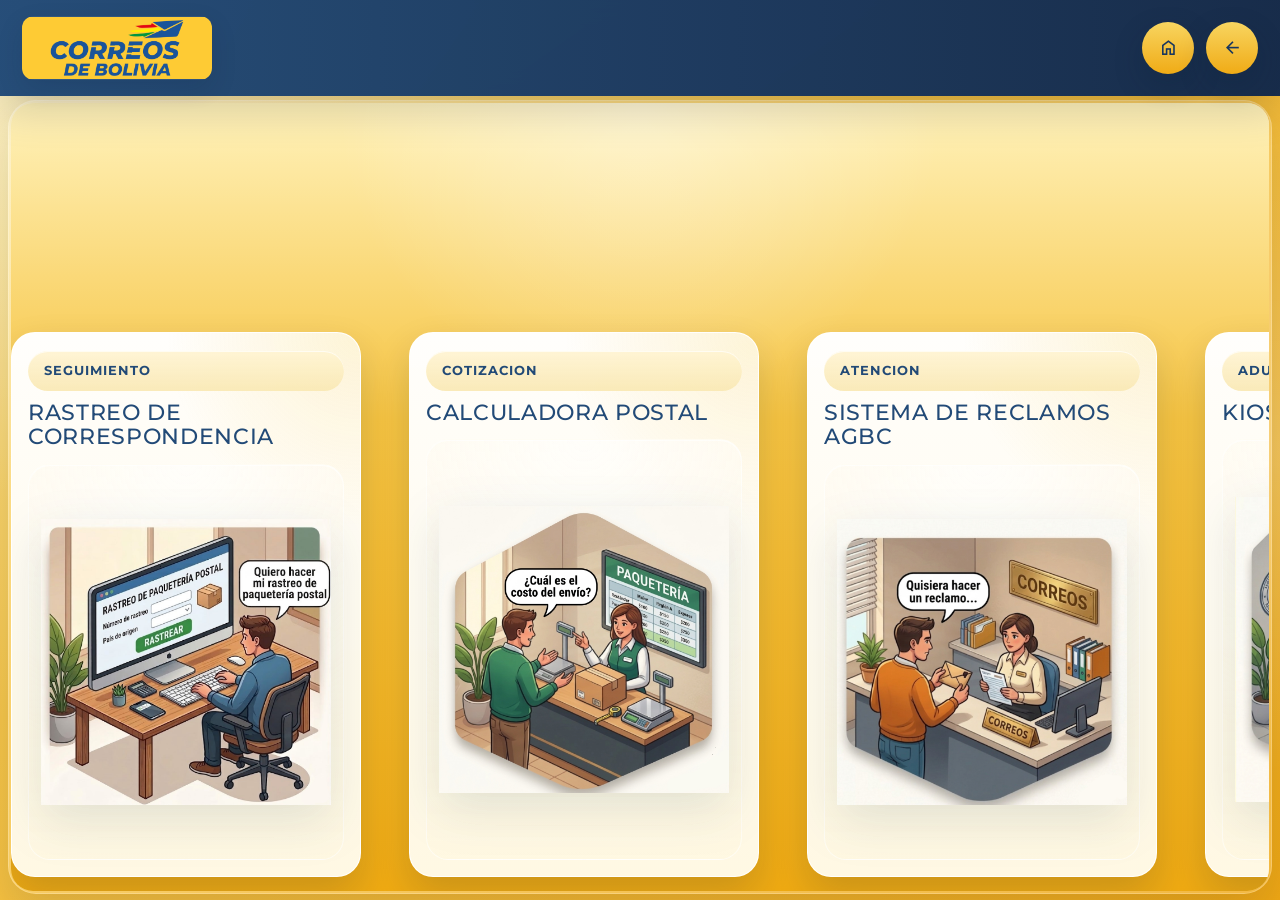
==== commit 1a7ac69c: "Cambios finales" ====
--- a/index.html
+++ b/index.html
@@ -42,6 +42,13 @@
           <strong class="overlay-title" id="overlayTitle">Panel principal</strong>
         </div>
         <div class="service-error-state" id="serviceErrorState" aria-live="polite" hidden>
+          <div class="service-status-copy">
+            <span class="service-status-spinner" aria-hidden="true"></span>
+            <h2 class="service-status-title" id="serviceStatusTitle">Cargando servicio...</h2>
+            <p class="service-status-message" id="serviceStatusMessage">
+              Esperando respuesta. Si tarda demasiado, usa "Volver" o "Inicio" para regresar.
+            </p>
+          </div>
         <div class="loop-wrapper" aria-hidden="true">
           <div class="mountain"></div>
           <div class="hill"></div>
--- a/style.css
+++ b/style.css
@@ -182,6 +182,7 @@
   transition: transform 0.28s var(--ease-out), box-shadow 0.28s var(--ease-out), filter 0.28s ease;
   min-width: 52px;
   min-height: 52px;
+  animation: headerButtonFloat 2.8s ease-in-out infinite;
 }
 
 .header-button .material-symbols-outlined {
@@ -193,6 +194,11 @@
   transform: translateY(-3px) scale(1.02);
   box-shadow: 0 16px 34px rgba(10, 30, 54, 0.3);
   filter: brightness(1.02);
+  animation-play-state: paused;
+}
+
+.header-button:active {
+  transform: translateY(0) scale(0.98);
 }
 
 .header-button:focus-visible,
@@ -255,14 +261,72 @@
   overflow: hidden;
   background:
     radial-gradient(circle at top, var(--sky-glow), transparent 34%),
+    radial-gradient(circle at 20% 18%, rgba(255, 255, 255, 0.24), transparent 46%),
+    radial-gradient(circle at 80% 16%, rgba(255, 247, 204, 0.2), transparent 52%),
     linear-gradient(180deg, var(--sky-accent) 0%, var(--sky-deep) 100%);
   color: var(--brand-white);
   text-align: center;
   transition: background 1.2s ease;
 }
 
+.service-error-state::before {
+  content: "";
+  position: absolute;
+  inset: -20%;
+  background:
+    radial-gradient(circle at center, rgba(255, 255, 255, 0.14), transparent 58%),
+    radial-gradient(circle at 35% 65%, rgba(255, 215, 120, 0.12), transparent 56%);
+  animation: skyDrift 6s ease-in-out infinite;
+  opacity: 0.8;
+}
+
+.service-error-state::after {
+  content: "";
+  position: absolute;
+  inset: 0;
+  background: radial-gradient(circle at center, rgba(14, 26, 46, 0) 0%, rgba(10, 20, 38, 0.42) 72%);
+  pointer-events: none;
+}
+
 .service-error-state[hidden] {
   display: none;
+}
+
+.service-status-copy {
+  position: relative;
+  z-index: 2;
+  width: min(760px, calc(100vw - 80px));
+  display: grid;
+  justify-items: center;
+  gap: 12px;
+}
+
+.service-status-spinner {
+  width: 52px;
+  height: 52px;
+  border-radius: 50%;
+  border: 4px solid rgba(255, 255, 255, 0.22);
+  border-top-color: #fff6d3;
+  filter: drop-shadow(0 0 16px rgba(255, 246, 211, 0.38));
+  animation: serviceSpinner 0.9s linear infinite;
+}
+
+.service-status-title {
+  margin: 0;
+  font-size: clamp(1.35rem, 2.4vw, 2rem);
+  font-weight: 800;
+  letter-spacing: 0.01em;
+  color: #fffaf0;
+  text-shadow: 0 10px 24px rgba(6, 16, 36, 0.42);
+}
+
+.service-status-message {
+  margin: 0;
+  max-width: 64ch;
+  font-size: clamp(0.96rem, 1.5vw, 1.1rem);
+  line-height: 1.5;
+  color: rgba(255, 252, 240, 0.95);
+  text-shadow: 0 8px 18px rgba(6, 16, 36, 0.32);
 }
 
 .external-service-overlay {
@@ -414,6 +478,7 @@
   color: var(--brand-white);
   transform: scale(1.45);
   transform-origin: center bottom;
+  filter: drop-shadow(0 20px 32px rgba(6, 16, 36, 0.28));
 }
 
 .mountain {
@@ -431,6 +496,7 @@
     320px 400px 0 50px #f6c22f;
   transform: rotate(130deg);
   animation: mtn 20s linear infinite;
+  filter: drop-shadow(0 18px 24px rgba(6, 16, 36, 0.3));
 }
 
 .hill {
@@ -448,6 +514,7 @@
     290px 0 0 50px #f0a513,
     620px 0 0 50px #f0a513;
   animation: hill 4s 2s linear infinite;
+  filter: drop-shadow(0 16px 18px rgba(6, 16, 36, 0.22));
 }
 
 .tree,
@@ -486,6 +553,7 @@
   background: url("https://s3-us-west-2.amazonaws.com/s.cdpn.io/130015/truck.svg") no-repeat;
   background-size: contain;
   filter: brightness(0) saturate(100%) invert(77%) sepia(92%) saturate(612%) hue-rotate(346deg) brightness(102%) contrast(93%);
+  filter: drop-shadow(0 12px 18px rgba(6, 16, 36, 0.32));
 }
 
 .truck:before {
@@ -502,6 +570,7 @@
   margin-bottom: 0;
   background: url("https://s3-us-west-2.amazonaws.com/s.cdpn.io/130015/wheels.svg") no-repeat;
   filter: brightness(0) saturate(100%) invert(16%) sepia(65%) saturate(1311%) hue-rotate(182deg) brightness(89%) contrast(95%);
+  filter: drop-shadow(0 8px 12px rgba(6, 16, 36, 0.32));
 }
 
 .tree {
@@ -530,6 +599,12 @@
 
 .truck:before {
   animation: wind 1.5s 0s ease infinite;
+}
+
+@keyframes serviceSpinner {
+  to {
+    transform: rotate(360deg);
+  }
 }
 
 .frame-overlay {
@@ -661,8 +736,9 @@
 
 .idle-logo-mosaic {
   --logo-size: min(2080px, 116vw);
+  --idle-logo-shift-x: -5.5%;
   position: relative;
-  place-self: start center;
+  place-self: center;
   width: var(--logo-size);
   max-width: 100%;
   height: min(100vh, calc(var(--logo-size) / 3.35));
@@ -671,12 +747,13 @@
   grid-template-columns: repeat(6, 1fr);
   grid-template-rows: repeat(6, 1fr);
   gap: 0;
-  margin: -5vh 0 0;
+  margin: 0;
   padding: 0;
   border-radius: 0;
   background: transparent;
   overflow: hidden;
-  margin-top: 6%;
+  margin-top: 0;
+  transform: translateX(var(--idle-logo-shift-x));
 }
 
 .idle-logo-mosaic::before {
@@ -692,7 +769,7 @@
 .idle-logo-mosaic__tile {
   position: relative;
   border-radius: 0;
-  background-image: url("Correos3.png");
+  background-image: url("Finalfondo.png");
   background-repeat: no-repeat;
   background-size: calc(var(--tile-count) * 100%) calc(var(--tile-count) * 100%);
   background-position:
@@ -782,6 +859,8 @@
   animation: cardDropPairA 0.95s cubic-bezier(0.16, 1, 0.3, 1) both;
   cursor: pointer;
   will-change: transform, opacity;
+  border-radius: 26px;
+  transform-origin: center;
 }
 
 .service-card:nth-child(1),
@@ -842,7 +921,8 @@
   overflow: hidden;
   border-radius: 24px;
   padding: 18px 16px 16px;
-  box-shadow: var(--shadow-soft);
+  border: 1px solid rgba(255, 255, 255, 0.72);
+  box-shadow: 0 18px 38px rgba(10, 30, 54, 0.16);
 }
 
 .card-top,
@@ -882,15 +962,16 @@
   background:
     radial-gradient(circle at top right, rgba(246, 194, 47, 0.18), transparent 30%),
     linear-gradient(180deg, rgba(255, 255, 255, 0.98), rgba(255, 249, 232, 0.98));
-  border: 1px solid rgba(255, 255, 255, 0.92);
+  border: 1px solid rgba(255, 255, 255, 0.96);
   transform: translateY(0);
   transition: transform 0.5s var(--ease-out), box-shadow 0.5s var(--ease-out), filter 0.5s ease;
 }
 
-.service-card:hover .card-front {
-  transform: translateY(-10px) scale(1.01);
-  box-shadow: var(--shadow-strong);
-  filter: saturate(1.02);
+.service-card:hover .card-front,
+.service-card.is-selected .card-front {
+  transform: translateY(-12px) scale(1.015);
+  box-shadow: 0 30px 62px rgba(10, 30, 54, 0.26), 0 0 0 1px rgba(255, 216, 118, 0.6);
+  filter: saturate(1.08) brightness(1.02);
 }
 
 .card-back {
@@ -961,7 +1042,8 @@
   transition: transform 0.45s var(--ease-out);
 }
 
-.service-card:hover .service-image {
+.service-card:hover .service-image,
+.service-card.is-selected .service-image {
   transform: scale(1.04);
 }
 
@@ -1615,6 +1697,32 @@
   }
 }
 
+@keyframes skyDrift {
+  0%,
+  100% {
+    transform: translate3d(0, 0, 0) scale(1);
+    opacity: 0.7;
+  }
+
+  50% {
+    transform: translate3d(0, -2%, 0) scale(1.03);
+    opacity: 1;
+  }
+}
+
+@keyframes headerButtonFloat {
+  0%,
+  100% {
+    transform: translateY(0);
+    box-shadow: 0 12px 30px rgba(10, 30, 54, 0.24);
+  }
+
+  50% {
+    transform: translateY(-2px);
+    box-shadow: 0 16px 34px rgba(10, 30, 54, 0.28);
+  }
+}
+
 @keyframes cardShakeSide {
   0%,
   100% {
@@ -1857,10 +1965,11 @@
 
   .idle-logo-mosaic {
     --logo-size: min(122vw, 1500px);
+    --idle-logo-shift-x: -3.8%;
     height: min(100vh, calc(var(--logo-size) / 3.35));
     gap: 0;
     padding: 0;
-    margin: -3vh 0 0;
+    margin: 0;
   }
 
   .service-panel {
@@ -1944,10 +2053,11 @@
 
   .idle-logo-mosaic {
     --logo-size: min(132vw, 920px);
+    --idle-logo-shift-x: -2.8%;
     height: min(100vh, calc(var(--logo-size) / 3.35));
     gap: 0;
     padding: 0;
-    margin: -1vh 0 0;
+    margin: 0;
   }
 
   .idle-logo-mosaic__tile {
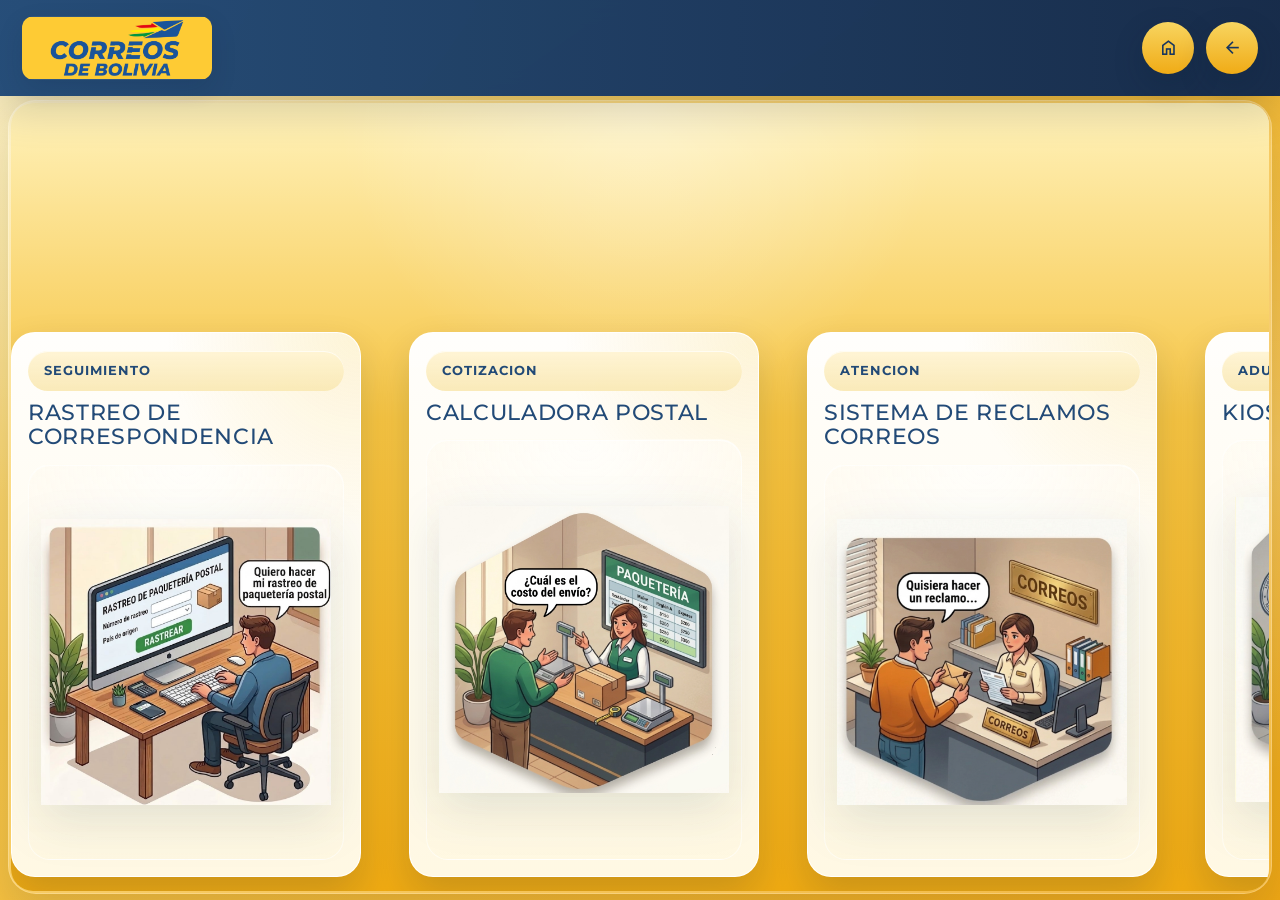
==== commit e6a1de9f: "Final" ====
--- a/index.html
+++ b/index.html
@@ -12,7 +12,7 @@
   <link rel="stylesheet"
     href="https://fonts.googleapis.com/css2?family=Material+Symbols+Outlined:opsz,wght,FILL,GRAD@24,700,0,0" />
   <link rel="stylesheet" href="style.css">
-  <script src="index.js" defer></script>
+  <script src="index.js?v=20260427-1" defer></script>
 </head>
 
 <body>
--- a/style.css
+++ b/style.css
@@ -240,8 +240,15 @@
   min-height: 100%;
   border: none;
   background: transparent;
+  margin-top: 0;
   transition: transform 0.85s var(--ease-out), opacity 0.85s var(--ease-out), filter 0.85s ease;
   will-change: transform, opacity, filter;
+}
+
+.frame-stage.is-reclamos-view iframe {
+  margin-top: -1040px;
+  height: calc(100% + 1040px);
+  min-height: calc(100% + 1040px);
 }
 
 .frame-stage.has-service-error iframe {
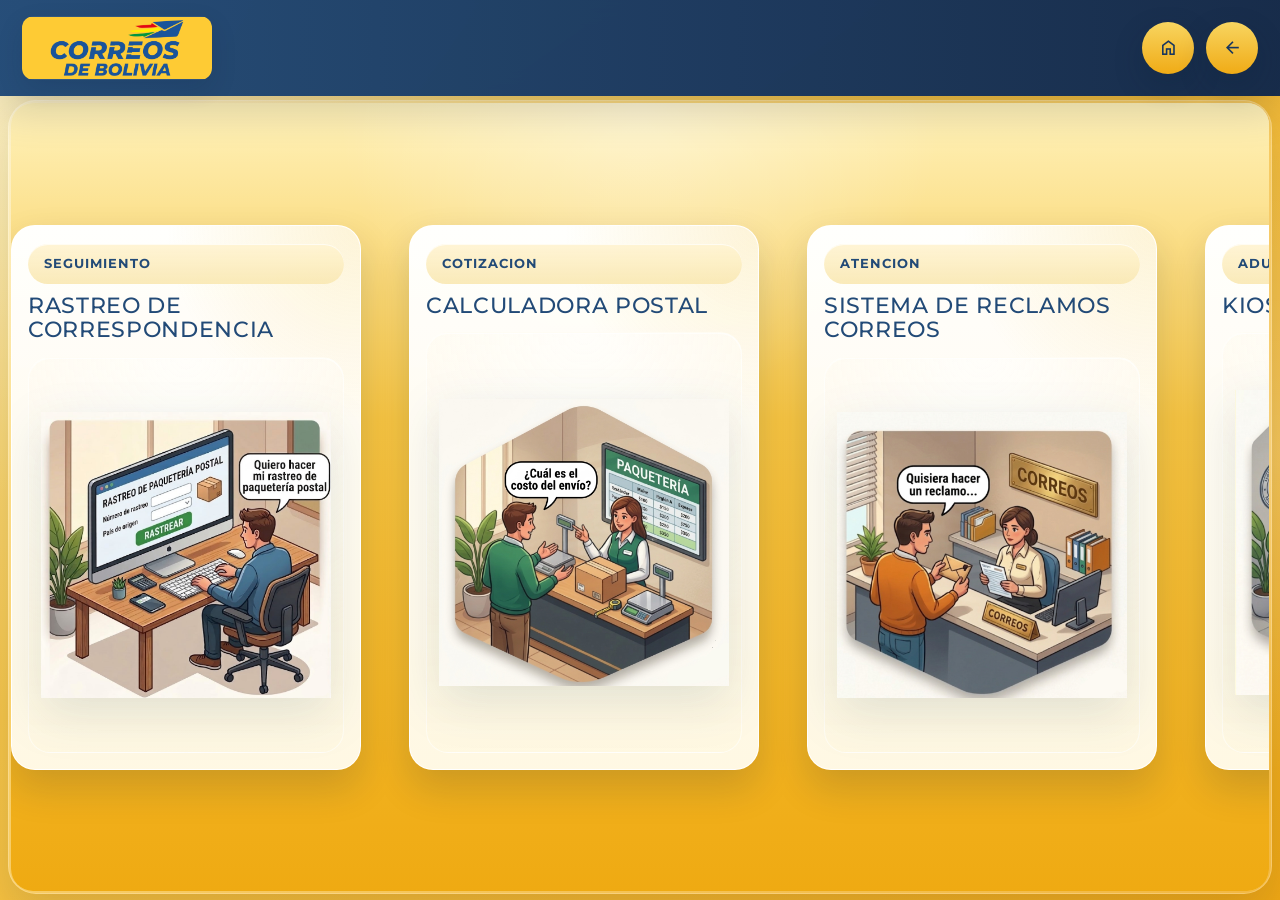
==== commit e9cb1fbd: "Bug de pagina y tiempos" ====
--- a/index.html
+++ b/index.html
@@ -12,7 +12,7 @@
   <link rel="stylesheet"
     href="https://fonts.googleapis.com/css2?family=Material+Symbols+Outlined:opsz,wght,FILL,GRAD@24,700,0,0" />
   <link rel="stylesheet" href="style.css">
-  <script src="index.js?v=20260427-1" defer></script>
+  <script src="index.js?v=20260826-mem-fix" defer></script>
 </head>
 
 <body>
--- a/style.css
+++ b/style.css
@@ -670,8 +670,8 @@
 }
 
 .tracking-page {
-  height: 100%;
-  min-height: 100%;
+  height: 100dvh;
+  min-height: 100dvh;
   overflow: hidden;
   background:
     radial-gradient(circle at top center, rgba(255, 255, 255, 0.38), transparent 30%),
@@ -680,12 +680,13 @@
 
 .tracking-main {
   width: 100%;
-  height: 184%;
-  min-height: 0;
-  margin-top: 0px;
-  padding: 0;
+  height: 100dvh;
+  min-height: 100dvh;
+  margin-top: 0;
+  padding: 24px 0;
   display: grid;
   place-items: center;
+  align-content: center;
   position: relative;
   isolation: isolate;
 }
@@ -696,7 +697,7 @@
   z-index: 4;
   display: grid;
   place-items: center;
-  padding: 0;
+  padding: 24px 0;
   opacity: 0;
   visibility: hidden;
   pointer-events: none;
@@ -728,8 +729,9 @@
   z-index: 1;
   display: grid;
   place-items: center;
-  width: 100vw;
-  min-height: 100vh;
+  width: 100%;
+  height: 100%;
+  min-height: 100dvh;
   max-width: none;
   padding: 0;
   border-radius: 0;
@@ -742,17 +744,18 @@
 }
 
 .idle-logo-mosaic {
-  --logo-size: min(2080px, 116vw);
-  --idle-logo-shift-x: -5.5%;
+  --idle-grid-count: 4;
+  --logo-size: min(1480px, 98vw);
+  --idle-logo-shift-x: 0%;
   position: relative;
   place-self: center;
   width: var(--logo-size);
   max-width: 100%;
-  height: min(100vh, calc(var(--logo-size) / 3.35));
+  height: min(82vh, calc(var(--logo-size) / 3.35));
   aspect-ratio: 3.35 / 1;
   display: grid;
-  grid-template-columns: repeat(6, 1fr);
-  grid-template-rows: repeat(6, 1fr);
+  grid-template-columns: repeat(var(--idle-grid-count), 1fr);
+  grid-template-rows: repeat(var(--idle-grid-count), 1fr);
   gap: 0;
   margin: 0;
   padding: 0;
@@ -770,13 +773,13 @@
   border-radius: 40px;
   background: radial-gradient(circle, rgba(255, 247, 213, 0.28), rgba(255, 242, 192, 0) 72%);
   opacity: 0.34;
-  filter: blur(16px);
+  filter: blur(10px);
 }
 
 .idle-logo-mosaic__tile {
   position: relative;
   border-radius: 0;
-  background-image: url("Finalfondo.png");
+  background-image: url("Correos4.png");
   background-repeat: no-repeat;
   background-size: calc(var(--tile-count) * 100%) calc(var(--tile-count) * 100%);
   background-position:
@@ -789,7 +792,7 @@
 }
 
 .tracking-main.is-idle .idle-logo-mosaic__tile {
-  animation: idleLogoAssembled 4.2s ease-in-out infinite;
+  animation: none;
 }
 
 .tracking-main.is-idle .idle-logo-mosaic.is-animating .idle-logo-mosaic__tile {
@@ -849,13 +852,15 @@
   grid-template-columns: repeat(4, 350px);
   gap: 48px;
   align-items: stretch;
+  justify-items: stretch;
   width: fit-content;
   max-width: calc(100% - 48px);
   height: auto;
-  min-height: 0;
+  min-height: calc(100dvh - 48px);
   align-content: center;
   justify-content: center;
-  margin: auto;
+  place-self: center;
+  margin: 0 auto;
   animation: servicesGridLift 1s cubic-bezier(0.22, 1, 0.36, 1) 0.22s both;
 }
 
@@ -1044,6 +1049,7 @@
   height: auto;
   display: block;
   object-fit: contain;
+  contain: paint;
   filter: drop-shadow(0 16px 24px rgba(20, 49, 86, 0.12));
   transform: none;
   transition: transform 0.45s var(--ease-out);
@@ -1070,6 +1076,7 @@
 .qr-image {
   width: min(220px, 100%);
   aspect-ratio: 1 / 1;
+  height: auto;
   padding: 10px;
   border-radius: 26px;
   background: rgba(255, 255, 255, 0.96);
@@ -2026,6 +2033,26 @@
   }
 }
 
+@supports not (height: 100dvh) {
+  .tracking-page {
+    height: 100vh;
+    min-height: 100vh;
+  }
+
+  .tracking-main {
+    height: 100vh;
+    min-height: 100vh;
+  }
+
+  .idle-attractor__content {
+    min-height: 100vh;
+  }
+
+  .services-grid {
+    min-height: calc(100vh - 48px);
+  }
+}
+
 @media (max-width: 580px) {
   .page-header {
     padding: 16px;
